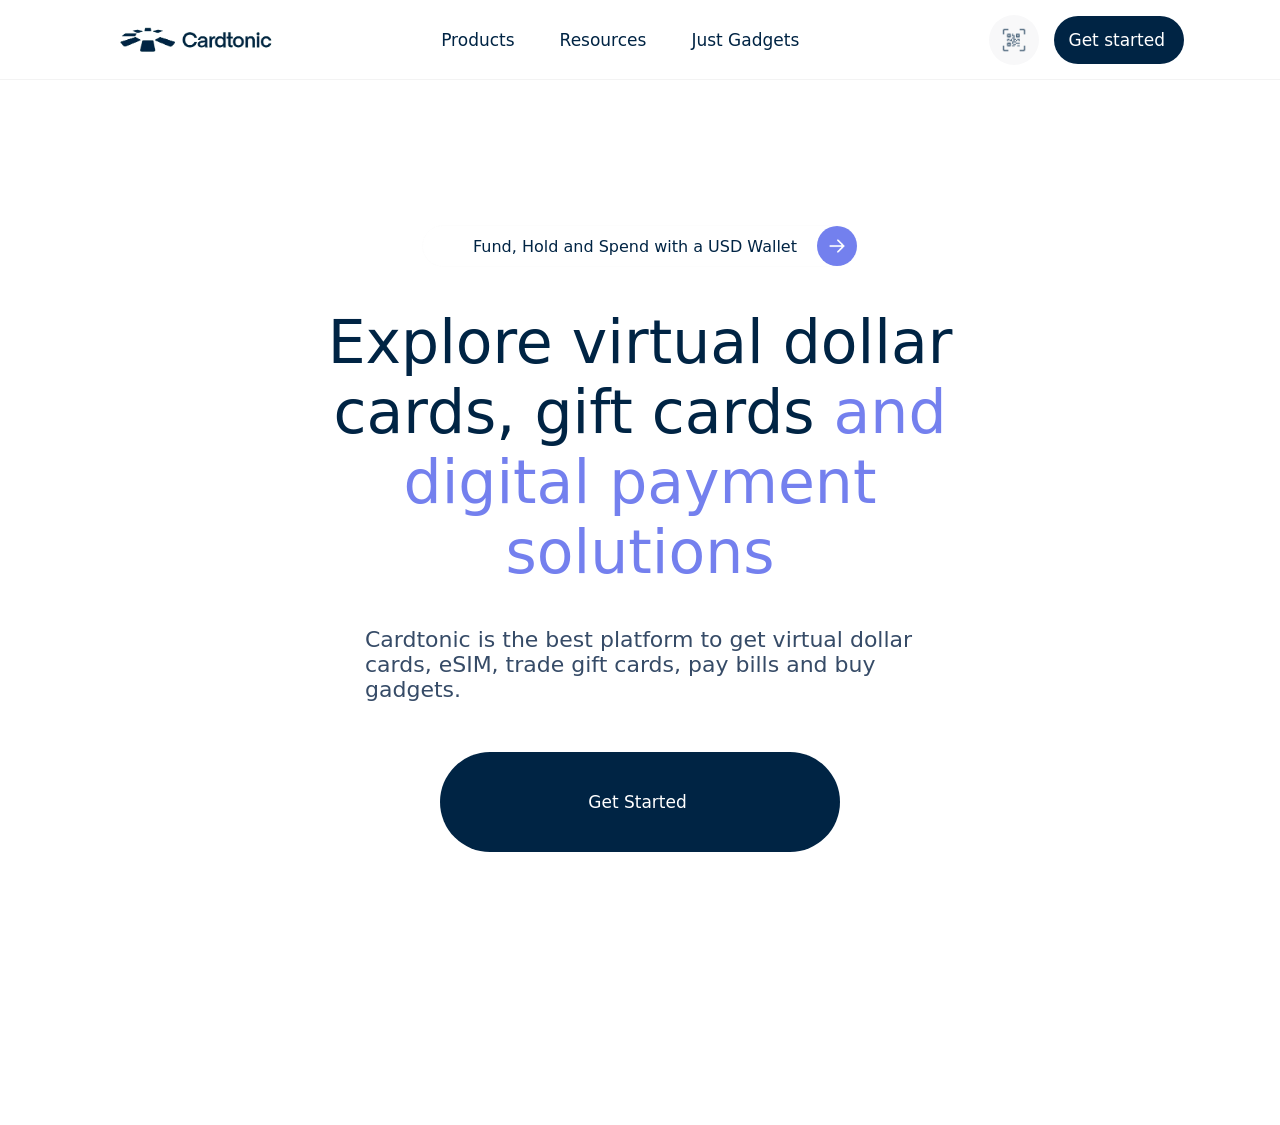
==== cardtonic.html @ a6148afa "fuck you ma" ====
<!DOCTYPE html>
<html lang="en">
<head>
    <meta charset="UTF-8">
    <meta name="viewport" content="width=device-width, initial-scale=1.0">
    <title>cardtonic</title>
    <link rel="stylesheet" href="cardtonic.css">
    <link rel="icon"  href="image/Sedan-160-temp.png">
</head>
<body>
    <header>
        <nav>
            <img src="image/cardtonics.png" alt="" width="200px">
        <div class="container">
           <div class="tool">
             <div class="topian">
                <p class="hwat">Products</p>
            <div class="why"><img src="https://cardtonic.com/svg/caret-down.svg" alt=""></div>
            </div>



                <div class="dropdown">
                <div class="orochi">
                    <div class="ogre">
                    <img src="https://cardtonic.com/icons/virtual.svg" alt="" class="excas">
                    <div>
                       <div class="ultra">
                         <p class="hwat bleb">Virtual Dollar Card</p>
                        <span class="fonts">
                            Shop online, Pay for services, or make international purchases.
                        </span>
                       </div>
                    </div>
                </div>

                   <div class="ogre">
                    <img src="https://cardtonic.com/icons/sellCards.svg" alt="" class="excas">
                    <div>
                       <div class="ultra">
                         <p class="hwat bleb">Sell Gift Cards</p>
                        <span class="fonts">
                           Exchange unused gift cards for cash at amazing rates.
                        </span>
                       </div>
                    </div>
                </div>


                   <div class="ogre">
                    <img src="https://cardtonic.com/icons/bill.svg" alt="" class="excas">
                    <div>
                       <div class="ultra">
                         <p class="hwat bleb">Bill Payment</p>
                        <span class="fonts">
                            Buy airtime, data, and pay utilities in 100+ countries.
                        </span>
                       </div>
                    </div>
                </div>


                   <div class="ogre">
                    <img src="https://cardtonic.com/icons/buyCard.svg" alt="" class="excas">
                    <div>
                       <div class="ultra">
                         <p class="hwat bleb">Buy Gift Cards</p>
                        <span class="fonts">
                            Buy over 14,000+ local and international gift cards.
                        </span>
                       </div>
                    </div>
                </div>


                   <div class="ogre">
                    <img src="https://cardtonic.com/icons/virtualBank.svg" alt="" class="excas">
                    <div>
                       <div class="ultra">
                         <p class="hwat bleb">Virtual Bank Account</p>
                        <span class="fonts">
                         Open a Naira account for easy transactions.
                        </span>
                       </div>
                    </div>
                </div>


                   <div class="ogre">
                    <img src="https://cardtonic.com/icons/esim.svg" alt="" class="excas">
                    <div>
                       <div class="ultra">
                         <p class="hwat bleb">Universl eSIM</p>
                        <span class="fonts">
                            Buy local and international eSIM with local payment methods.
                        </span>
                       </div>
                    </div>
                </div>
                </div>
                </div>
                </div>
            
                 <div class="tool">
             <div class="topian">
                <p class="hwat">Resources</p>
            <div class="why"><img src="https://cardtonic.com/svg/caret-down.svg" alt=""></div>
            </div>



                <div class="dropdown josh">
                <div class="orochi">
                    <div class="ogre">
                    <img src="https://cardtonic.com/icons/developer.svg" alt="" class="excas">
                    <div>
                       <div class="ultra">
                         <p class="hwat bleb">Developer API</p>
                        <span class="fonts">
                            Integrate gift card services into your platform.
                        </span>
                       </div>
                    </div>
                </div>

                   <div class="ogre">
                    <img src="https://cardtonic.com/icons/blog.svg" alt="" class="excas">
                    <div>
                       <div class="ultra">
                         <p class="hwat bleb">Blog</p>
                        <span class="fonts">
                            Get the latest news, articles, and updates from Cardtonic
                        </span>
                       </div>
                    </div>
                </div>


                   <div class="ogre">
                    <img src="https://cardtonic.com/icons/rateCalculator.svg" alt="" class="excas">
                    <div>
                       <div class="ultra">
                         <p class="hwat bleb">Rate Calculator</p>
                        <span class="fonts">
                            Check how much you get for your gifts cards.
                        </span>
                       </div>
                    </div>
                </div>


                   <div class="ogre">
                    <img src="https://cardtonic.com/icons/Icon.svg" alt="" class="excas">
                    <div>
                       <div class="ultra">
                         <p class="hwat bleb">Upskill</p>
                        <span class="fonts">
                            MacBooks giveaway contest for tech enthusiasts.
                        </span>
                       </div>
                    </div>
                </div>


                   <div class="ogre">
                    <img src="https://cardtonic.com/icons/giveBack.svg" alt="" class="excas">
                    <div>
                       <div class="ultra">
                         <p class="hwat bleb">#CTGivesBack</p>
                        <span class="fonts">
                            Learns about our community give-back initiatives.
                        </span>
                       </div>
                    </div>
                </div>


                   <div class="ogre">
                    <img src="https://cardtonic.com/icons/getInTouch.svg" alt="" class="excas">
                    <div>
                       <div class="ultra">
                         <p class="hwat bleb">Get in touch</p>
                        <span class="fonts">
                            Reach out to us or follow us on social media.
                       </div>
                    </div>
                </div>
                </div>
                </div>
                </div>

             <div class="topian">
                <a href="https://cardtonic.com/gadgets" class="nawa">
                    <p class="hwat">Just Gadgets</p></div>
                </a>
            
            </div>

                <div class="whah">
                   <div class="tool baka">
             <div class="ware">
                     <img src="image/qrcode.png" alt="" width="30px">
                   </div>
                 <div class="monkey">
                    <img src="https://cardtonic.com/_next/image?url=https%3A%2F%2Fassets.cardtonic.com%2Fpublic%2Fassets%2Fqr.png&w=384&q=75" alt="" class="bwoi">
                </div>
                </div>

                  <a href="https://dashboard.cardtonic.com/signin">
                     <div class="siga">
                 <p class="fire">Get started</p></div>
                 </a>
                  </div>
            </nav>                
    </header>
    <section class="solved">
        <div class="parce">
            <div class="math">
            <img src="https://cardtonic.com/icons/newIcon.svg" alt="" width="30px">
            <span class="frog">Fund, Hold and Spend with a USD Wallet</span>
            <div class="with"><img src="image/arrowhite.png" alt="" width="20px"></div>
        </div>
        <div class="mistake">
            <p class="ead">Explore virtual dollar cards, gift cards <span class="tan">and digital payment solutions</span></p>
        </div>
        <div style="width: 550px;">
            <p class="metre">
                Cardtonic is the best platform to get virtual dollar cards, eSIM, trade gift cards, pay bills and buy gadgets.
            </p>
        </div>

        <a href="https://dashboard.cardtonic.com/signin" target="_blank">
            <div class="flute">
            <span class="fire">Get Started</span>
        </div>
        </a>
        </div>
    </section>
    <section>

    </section>
   
</body>
</html>
---- cardtonic.css ----
body{
    margin: 0;
    padding: 0;
    max-width: 100%;
    font-family: system-ui, -apple-system, BlinkMacSystemFont, 'Segoe UI', Roboto, Oxygen, Ubuntu, Cantarell, 'Open Sans', 'Helvetica Neue', sans-serif;
}
header{
    position: fixed;
    height: 80px;
   
    display: flex;
    align-items: center;
    justify-content: center;
    justify-self: center;
    z-index: 999;
    width: 100%;
    background: white;
    box-sizing: border-box;
    border-bottom: 0.2px solid #88898a1a;
    z-index: 999;
    
}
nav{
    position: fixed;
   height: 80px;
    /* background-color: rgb(110, 110, 110); */
    display: flex;
    align-items: center;
    width: 85%;
    
    
    z-index: 999;
   justify-content: space-between;
}
.wqa{
    display: flex;
    align-items: center;
    justify-content: space-around;
    padding: 10px 0px;
    border-bottom: 0.2px solid #696a6b25;
    width: fit-content;
    height: 10vh;
    
}

.topian{
    display: flex;
    justify-content: center;
    align-items: center;
     cursor: pointer;
}
.container{
    display: flex;
    justify-content: center;
    gap: 40px;
}
.hwat{
    color: rgb(0,36,68);
    font-size: 17px;
    font-weight: 500;
    padding-right: 5px;
    text-decoration: none;
}
.nawa{
   text-decoration: none; 
}
.ultra{
    display: flex;
    flex-direction: column;
    width: 240px;
}
.topian img{
     cursor: pointer;
    width: 12px;
    position: relative;
    bottom:  -5px;
    
   transition: transform 0.5s ease; 
}

.topian:hover img{
    transform: rotate(180deg);
   
}
.tool::before {
  content: "";
  position: absolute;
  /* Expand the hoverable area 20px in every direction */
  top: -20px;
  
  left: -20px;
  right: -20px;
  
  /* Pushes it behind the actual menu links so it doesn't block clicks */
  z-index: -1; 
  
  /* Keep it completely invisible */
  background: transparent; 
}

.tool:hover .dropdown

{
    display: block;
    z-index: 999;
   
}
a{
    text-decoration: none;
}
.ogre{
    display: grid;
    grid-template-columns: 1fr 1fr;
    width: 300px;
    cursor: pointer;
    padding: 10px;
}
.ogre:hover{
    background-color: #e7e7e9;
    
    border-radius: 20px;
}
.bleb{
    margin: 0;
    
}
.tool{
    position: relative;
   
}
.fonts{
    font-size: 14px;
    color: rgb(0,36,68); 
    font-weight: 300; 
}
.orochi{
    display: grid;
    grid-template-columns: 1fr 1fr;
   
   gap: 40px;
    width: 100%;
    
}

.dropdown{
    background-color: white;
    padding: 40px 40px 40px 40px;
   
   /* display: none; */
    position: absolute;
    top: 60px;
    left: -200px;
    border-radius: 40px;
    border: 0.2px solid #696a6b25;
    z-index: 999;
    display: none;
}

.josh{
    
    left: -330px;
}

.ware{
    width: 20px;
    height: 20px;
    padding: 15px;
    background-color: rgb(248,248,249);
    border-radius: 50%;
    display: flex;
    justify-content: center;
    align-items: center;
}
.whah{
    display: flex;
    align-items: center;
    justify-content: center;
    gap: 15px;
}
.fire{
    color: white;
    font-size: 17px;
    font-weight: 500;
    padding-right: 5px;
}
.siga{
    width: fit-content;
    height: 20px;
    padding: 14px 14px;
    border-radius: 50px;
    display: flex;
    justify-content: center;
    align-items: center;
    background-color: #002444;
    transition: background-color 0.3s ease-in-out;
}

.siga:hover{
    background-color: rgb(116,128,238);
}

.baka:hover .ware{
    animation: mumu 2s ease forwards ;
    
}

@keyframes mumu{
        from{
         border: 1px solid black;
        }
        to{
           border: 1px solid blue; 
        }
    }

.tool:hover .monkey{
    display: block;
    z-index: 999;
   
}
.monkey{
    background-color: white;
    padding: 10px 10px;
   
   /* display: none; */
    position: absolute;
    top: 60px;
    left: -80px;
    border-radius: 40px;
    border: 0.2px solid #696a6b25;
    z-index: 999;
    display: none;
}
.bwoi{
    width: 15vw;
}
.solved{
    width: 100%;
    height: 100vh;
   padding-top: 25vh;
}
.frog{
    color: #002444;
}
.with{
    width: 20px;
    height: 20px;
    padding: 10px;
    border-radius: 50%;
    background-color: rgb(115,128,238);
}
.math:hover .with{
    animation: seconds 1s infinite ease-in-out;
}
@keyframes seconds{
    0%{
        transform: translateX(0);

    }
    50%{
        transform: translateX(10px);
    }
    100%{
        transform: translateX(0);
    }
}
.math{
    display: flex;
    align-items: center;
    justify-content: center;
    gap: 20px;
    border-radius: 30px;
    border: 1px solid rgba(238, 237, 237, 0.144);
    cursor: pointer;
}
.mistake{
    width: 700px;
}
.ead{
   
    margin: 0;
    font-weight: 500;
    font-size: 60px;
    text-align: center;
    color: rgb(0,36,68);
}
.tan{
    color: rgb(116,128,238);
}
.metre{
    font-size: 22px;
    font-weight: 350;
    color: rgb(54,75,103);
    margin: 0;
}
.flute{
    width: 400px; 
    height: 100px; 
    background-color: rgb(0,36,68); border-radius: 50px; 
    transition: background-color 0.5s ease-in-out;
    color: white;
   display: flex;
   justify-content: center;
   align-items: center;
   margin-top: 10px;
}
.flute:hover{
    background-color: rgb(116,128,238);
}
.parce{
    display: flex;
    flex-direction: column;
    align-items: center;
    justify-content: center;
    gap: 40px;
}
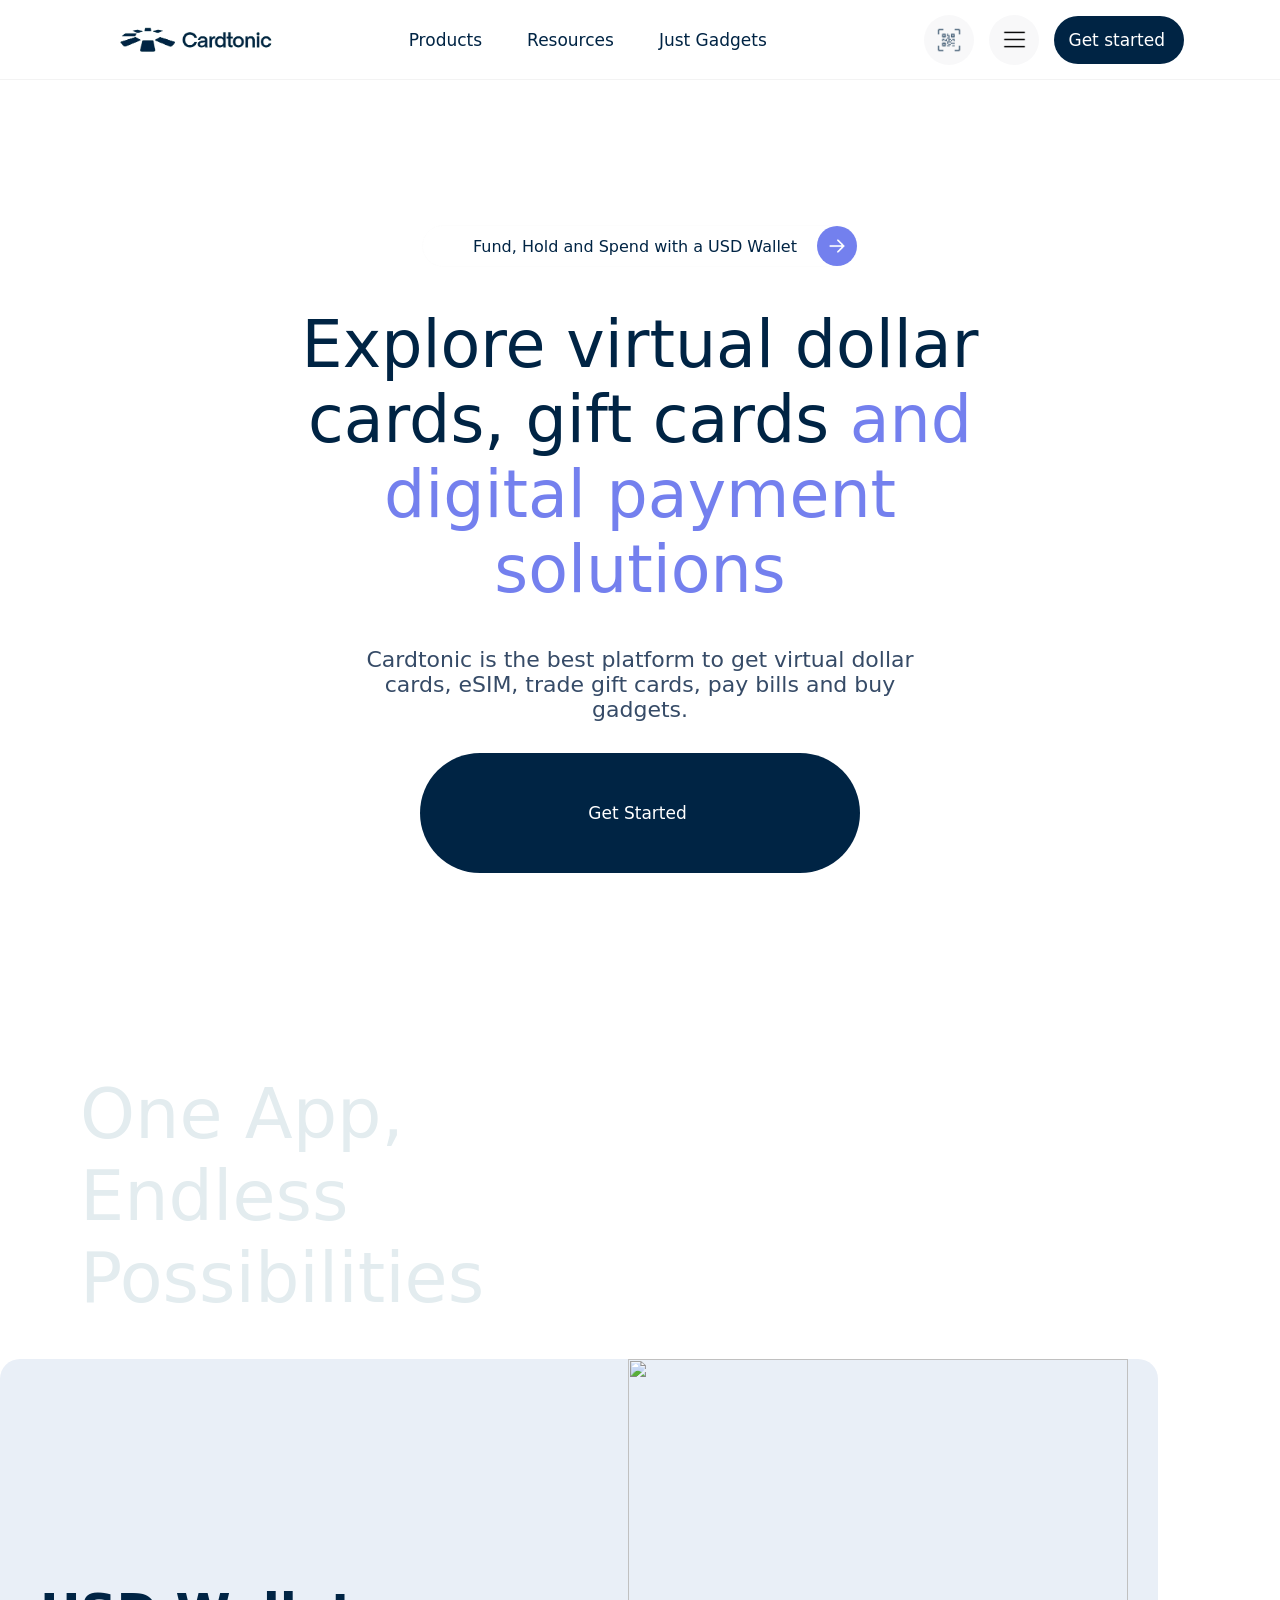
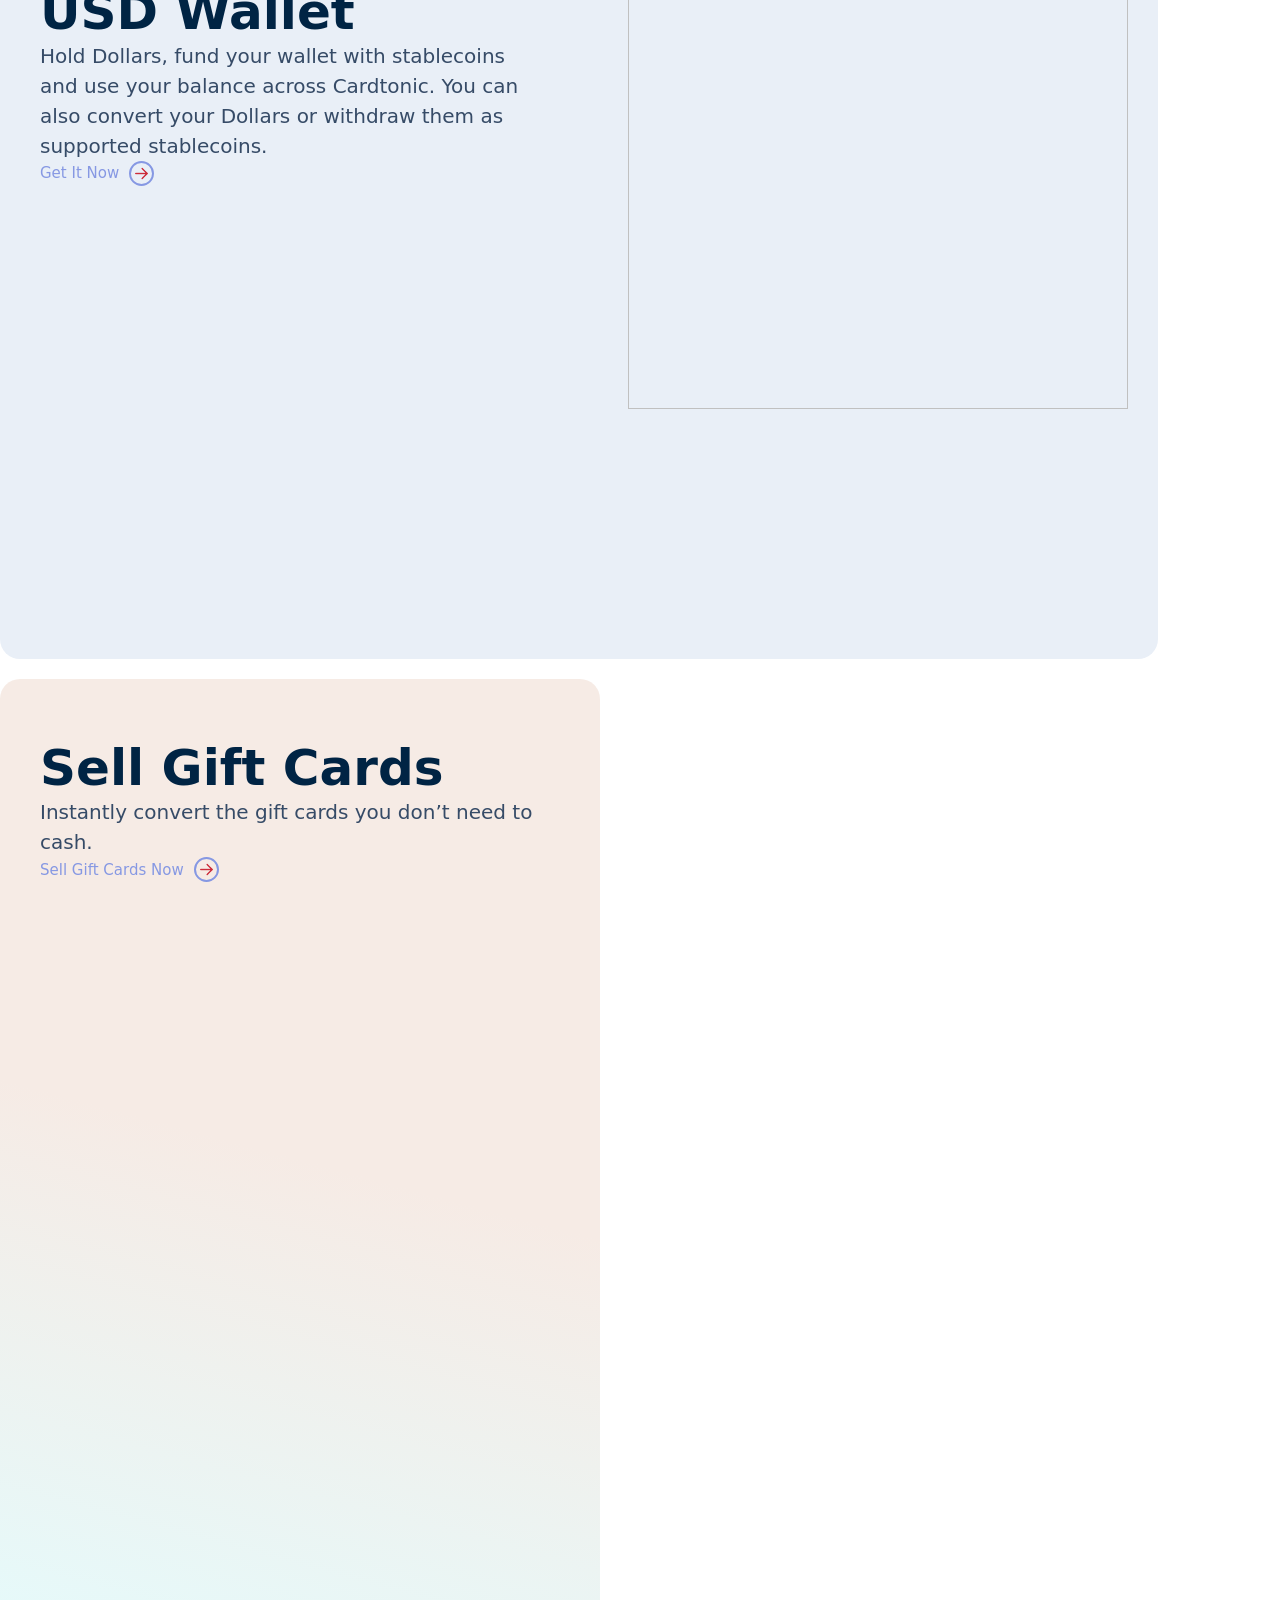
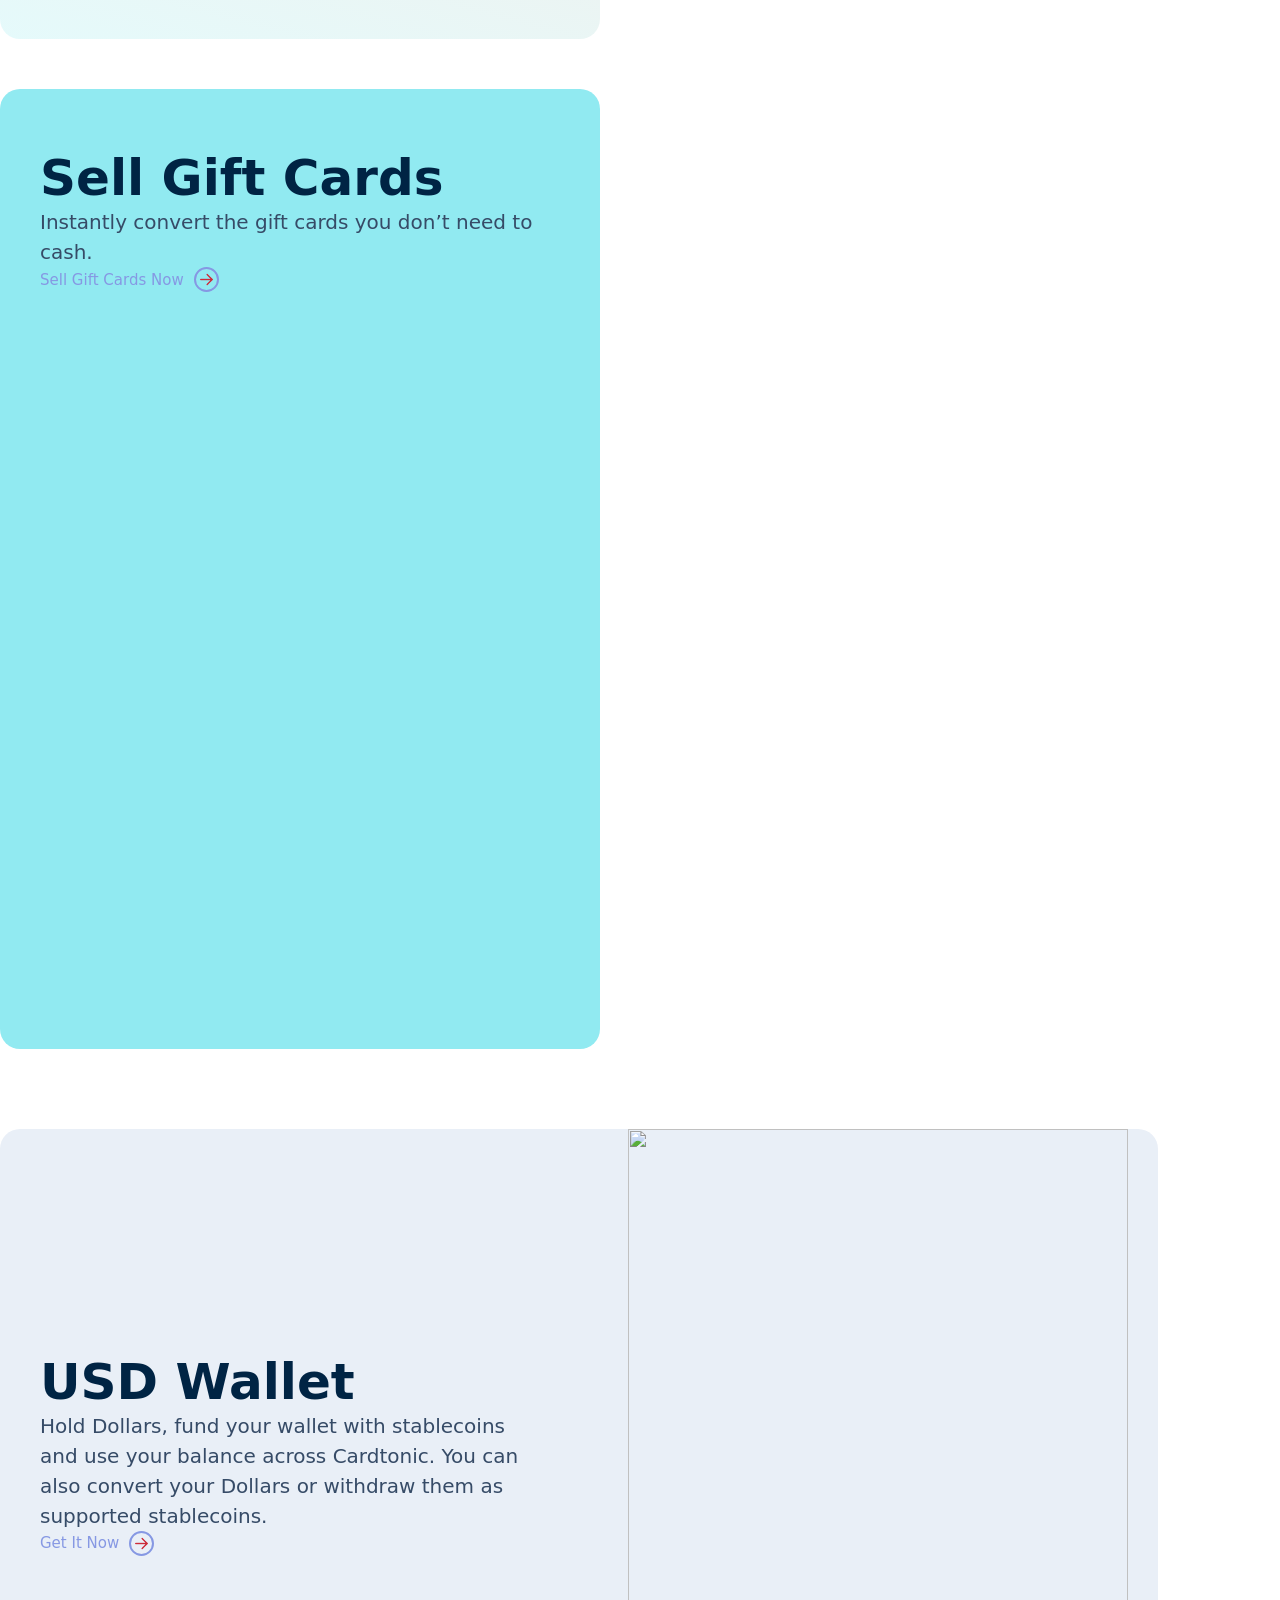
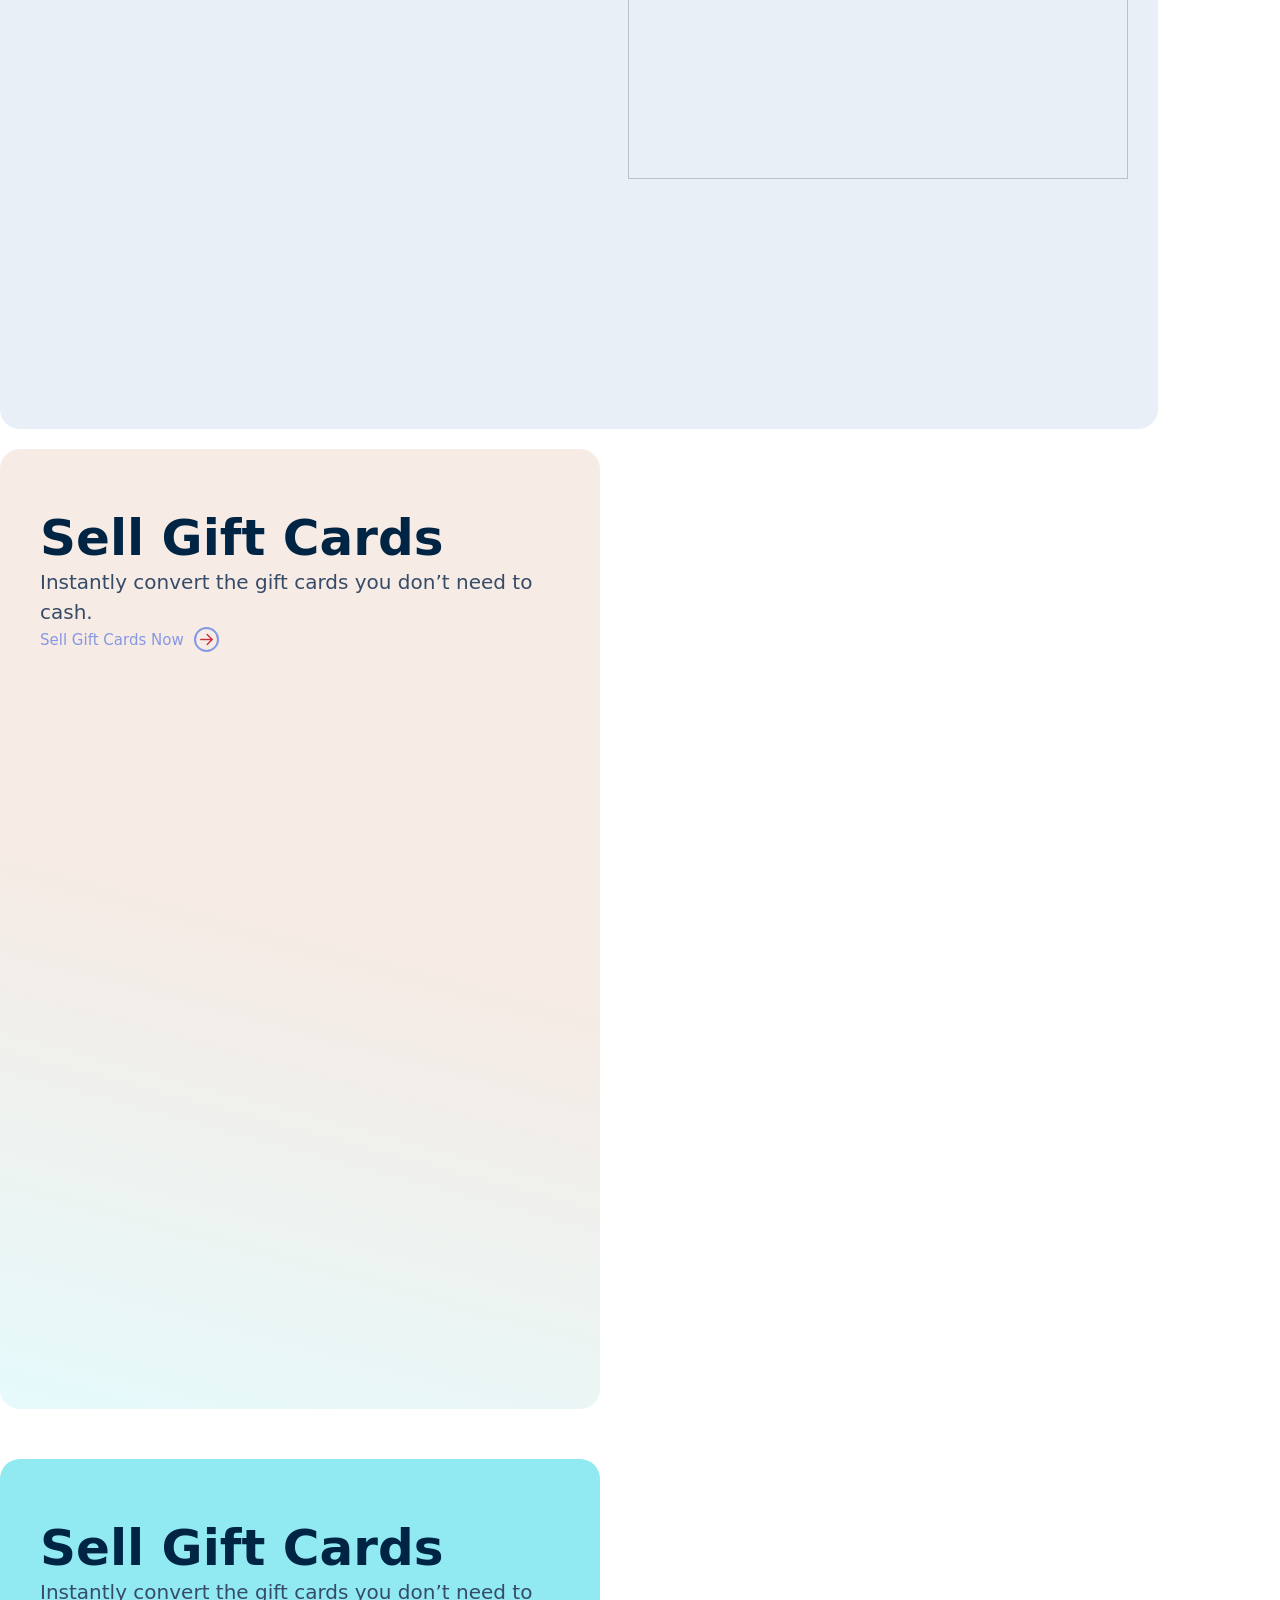
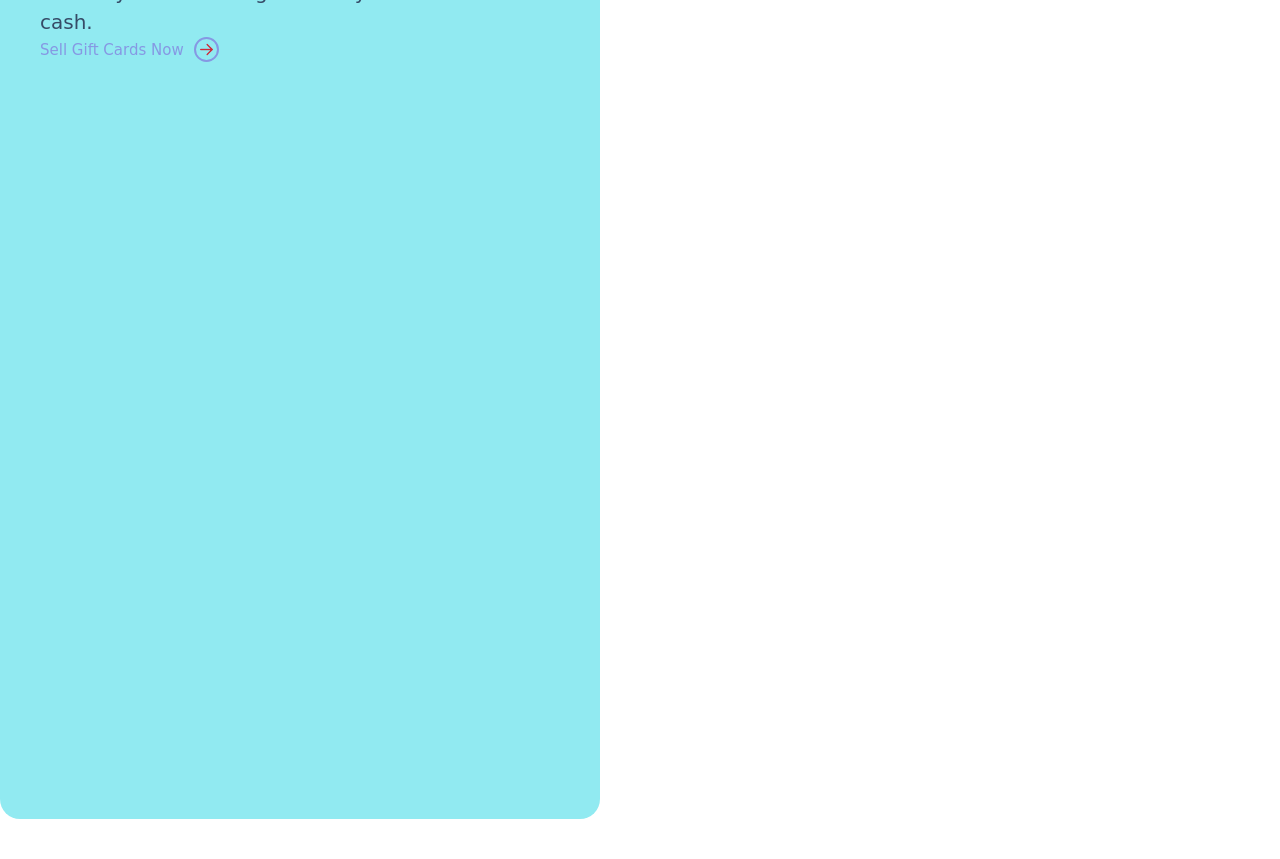
==== commit 83873217: "isreal" ====
--- a/cardtonic.html
+++ b/cardtonic.html
@@ -5,7 +5,7 @@
     <meta name="viewport" content="width=device-width, initial-scale=1.0">
     <title>cardtonic</title>
     <link rel="stylesheet" href="cardtonic.css">
-    <link rel="icon"  href="image/Sedan-160-temp.png">
+    <link rel="icon" type="image/png" href="https://encrypted-tbn0.gstatic.com/images?q=tbn:ANd9GcQ6zz5i4uS3-FrGMyilPAIRYk0K8-wvLaHVmUkbN3iF3A&s">
 </head>
 <body>
     <header>
@@ -196,8 +196,9 @@
             
             </div>
 
-                <div class="whah">
-                   <div class="tool baka">
+                <div class="whah pysics">
+                   <div class="hide">
+                    <div class="tool baka">
              <div class="ware">
                      <img src="image/qrcode.png" alt="" width="30px">
                    </div>
@@ -205,12 +206,29 @@
                     <img src="https://cardtonic.com/_next/image?url=https%3A%2F%2Fassets.cardtonic.com%2Fpublic%2Fassets%2Fqr.png&w=384&q=75" alt="" class="bwoi">
                 </div>
                 </div>
-
-                  <a href="https://dashboard.cardtonic.com/signin">
+                   </div>
+                
+
+                
+                   <div class="menu">
+                    <div class="tool baka">
+             <div class="ware">
+                     <img src="image/menu-black.png" alt="" width="25px">
+                   </div>
+                 <div class="monkey">
+                    </div>
+                </div>
+                   </div>
+               
+
+                 <div class="hide">
+                     <a href="https://dashboard.cardtonic.com/signin">
                      <div class="siga">
                  <p class="fire">Get started</p></div>
                  </a>
-                  </div>
+                 </div>
+                 </div>
+                  
             </nav>                
     </header>
     <section class="solved">
@@ -223,22 +241,184 @@
         <div class="mistake">
             <p class="ead">Explore virtual dollar cards, gift cards <span class="tan">and digital payment solutions</span></p>
         </div>
-        <div style="width: 550px;">
+        <div class="rhombus">
             <p class="metre">
                 Cardtonic is the best platform to get virtual dollar cards, eSIM, trade gift cards, pay bills and buy gadgets.
             </p>
         </div>
 
-        <a href="https://dashboard.cardtonic.com/signin" target="_blank">
+        <div class="connect">
+            <a href="https://dashboard.cardtonic.com/signin" target="_blank">
             <div class="flute">
             <span class="fire">Get Started</span>
         </div>
         </a>
         </div>
-    </section>
-    <section>
-
+
+        <div class="small-git">
+            <a href="https://dashboard.cardtonic.com/signin" target="_blank">
+            <div class="flute">
+                <img src="image/globe.png" alt="" width="25px">
+            <span class="fire">
+            Web Sign Up</span>
+        </div>
+        </a>
+        </div>
+        </div>
+
+        <div class="find">
+            <p class="bake">
+                One App,<br>
+                Endless Possibilities
+            </p>
+        </div>
+    </section>
+    <section class="traq">
+   <div class="usd-wallet">
+         <div class="thought">
+        <p class="param">
+            USD Wallet
+        </p>
+       <div class="lemme">
+         <p class="mars">
+            Hold Dollars, fund your wallet with stablecoins and use your balance across Cardtonic. You can also convert your Dollars or withdraw them as supported stablecoins.
+        </p>
+       </div>
+       <div class="get-it-container">
+        <span class="get-it">
+            Get It Now 
+        </span>
+        <div class="border">
+            <img src="image/arryow.png" alt="" width="17px">
+        </div>
+       </div>
+    </div>
+    <img src="https://cardtonic.com/_next/image?url=%2Fimages%2Fpages%2Fusd-wallet%2FusdWalletPhone.webp&w=640&q=75" alt="" class="menance">
+   </div>
+    </section>
+    <div class="align-cards">
+            <section class="gore">
+         <div class="state-first">
+        <p class="param">
+            Sell Gift Cards
+        </p>
+       <div class="lemme">
+         <p class="mars">
+            Instantly convert the gift cards you don’t need to cash.
+        </p>
+       </div>
+       <div class="get-it-container">
+        <span class="get-it">
+            Sell Gift Cards Now
+        </span>
+        <div class="border">
+            <img src="image/arryow.png" alt="" width="17px">
+        </div>
+       </div>
+    </div>
+    <div class="image-move">
+        <img src="https://cardtonic.com/_next/image?url=%2Fimages%2Fproduct%2Fcards.webp&w=640&q=75" alt="">
+    </div>
+    </section>
+
+        <section class="gore-second">
+         <div class="state-first">
+        <p class="param">
+            Sell Gift Cards
+        </p>
+       <div class="lemme">
+         <p class="mars">
+            Instantly convert the gift cards you don’t need to cash.
+        </p>
+       </div>
+       <div class="get-it-container">
+        <span class="get-it">
+            Sell Gift Cards Now
+        </span>
+        <div class="border">
+            <img src="image/arryow.png" alt="" width="17px">
+        </div>
+       </div>
+    </div>
+    <div class="image-move2">
+        <img src="https://cardtonic.com/_next/image?url=%2Fimages%2Fproduct%2Fbuy-gift-card.webp&w=640&q=75" alt="" class="amati">
+    </div>
+    </section>
+    </div>
+    <section class="traq">
+   <div class="usd-wallet">
+         <div class="thought">
+        <p class="param">
+            USD Wallet
+        </p>
+       <div class="lemme">
+         <p class="mars">
+            Hold Dollars, fund your wallet with stablecoins and use your balance across Cardtonic. You can also convert your Dollars or withdraw them as supported stablecoins.
+        </p>
+       </div>
+       <div class="get-it-container">
+        <span class="get-it">
+            Get It Now 
+        </span>
+        <div class="border">
+            <img src="image/arryow.png" alt="" width="17px">
+        </div>
+       </div>
+    </div>
+    <img src="https://cardtonic.com/_next/image?url=%2Fimages%2Fpages%2Fusd-wallet%2FusdWalletPhone.webp&w=640&q=75" alt="" class="menance">
+   </div>
     </section>
    
+
+     <div class="align-cards">
+            <section class="gore">
+         <div class="state-first">
+        <p class="param">
+            Sell Gift Cards
+        </p>
+       <div class="lemme">
+         <p class="mars">
+            Instantly convert the gift cards you don’t need to cash.
+        </p>
+       </div>
+       <div class="get-it-container">
+        <span class="get-it">
+            Sell Gift Cards Now
+        </span>
+        <div class="border">
+            <img src="image/arryow.png" alt="" width="17px">
+        </div>
+       </div>
+    </div>
+    <div class="image-move">
+        <img src="https://cardtonic.com/_next/image?url=%2Fimages%2Fproduct%2Fcards.webp&w=640&q=75" alt="">
+    </div>
+    </section>
+
+        <section class="gore-second">
+         <div class="state-first">
+        <p class="param">
+            Sell Gift Cards
+        </p>
+       <div class="lemme">
+         <p class="mars">
+            Instantly convert the gift cards you don’t need to cash.
+        </p>
+       </div>
+       <div class="get-it-container">
+        <span class="get-it">
+            Sell Gift Cards Now
+        </span>
+        <div class="border">
+            <img src="image/arryow.png" alt="" width="17px">
+        </div>
+       </div>
+    </div>
+    <div class="image-move2">
+        <img src="https://cardtonic.com/_next/image?url=%2Fimages%2Fproduct%2Fbuy-gift-card.webp&w=640&q=75" alt="" width="350px">
+    </div>
+    </section>
+    </div>
+
 </body>
 </html>
--- a/cardtonic.css
+++ b/cardtonic.css
@@ -14,11 +14,11 @@
     justify-self: center;
     z-index: 999;
     width: 100%;
-    background: white;
+    background: rgba(255, 255, 255, 0.644);
     box-sizing: border-box;
     border-bottom: 0.2px solid #88898a1a;
     z-index: 999;
-    
+    backdrop-filter: blur(200px);
 }
 nav{
     position: fixed;
@@ -161,6 +161,9 @@
     left: -330px;
 }
 
+.small-git{
+    display: none;
+}
 .ware{
     width: 20px;
     height: 20px;
@@ -231,16 +234,22 @@
     z-index: 999;
     display: none;
 }
+.connect{
+    display: block;
+}
 .bwoi{
     width: 15vw;
 }
 .solved{
     width: 100%;
-    height: 100vh;
+    
    padding-top: 25vh;
+   
+   max-width: 100%;
 }
 .frog{
     color: #002444;
+    text-align: center;
 }
 .with{
     width: 20px;
@@ -274,35 +283,43 @@
     cursor: pointer;
 }
 .mistake{
-    width: 700px;
+    width: 780px;
 }
 .ead{
    
     margin: 0;
     font-weight: 500;
-    font-size: 60px;
+    font-size: 65px;
     text-align: center;
     color: rgb(0,36,68);
 }
 .tan{
     color: rgb(116,128,238);
 }
+.rhombus{
+    width: fit-content;
+    width: 550px;
+
+}
+
 .metre{
     font-size: 22px;
-    font-weight: 350;
+    font-weight: 400;
     color: rgb(54,75,103);
     margin: 0;
+    text-align: center;
 }
 .flute{
-    width: 400px; 
-    height: 100px; 
-    background-color: rgb(0,36,68); border-radius: 50px; 
-    transition: background-color 0.5s ease-in-out;
+    width: 440px; 
+    height: 120px; 
+    background-color: rgb(0,36,68); 
+    border-radius: 70px; 
+    transition: background-color 0.3s ease-in-out;
     color: white;
    display: flex;
    justify-content: center;
    align-items: center;
-   margin-top: 10px;
+   margin-top: -9px;
 }
 .flute:hover{
     background-color: rgb(116,128,238);
@@ -314,3 +331,347 @@
     justify-content: center;
     gap: 40px;
 }
+.find{
+    width: 630px;
+    margin-left: 80px;
+    margin-top: 200px;
+}
+
+.amati{
+    
+    width: 350px;
+}
+
+.bake{
+    margin: 0;
+    font-weight: 500;
+    font-size: 70px;
+    
+    color: #e3ecef;
+}
+.traq{
+    width: 90%;
+    height: 100vh;
+    background-color: #e9eff7;
+   margin-top: 40px;
+   max-width: 85%;
+    justify-self: center;
+    border-radius: 20px;
+    padding-left: 40px;
+    margin-bottom: 10px;
+    padding-bottom: 0;
+     padding-right: 30px;
+   overflow: hidden;
+}
+.param{
+  margin: 0;
+    font-weight: 700;
+    font-size: 50px;
+    
+    color: rgb(0,36,68);  
+}
+.lemme{
+    max-width: 500px;
+    width: 100%;
+}
+.get-it{
+    color: #8698e3;
+    font-size: 15px;
+    font-weight: 500;
+}
+.border{
+    border: 2px solid #8698e3;
+    width: 15px;
+    height: 15px;
+    padding: 3px;
+    display: flex;
+    justify-content: center;
+    align-items: center;
+    border-radius: 50%;
+}
+.get-it-container{
+    display: flex;
+   gap: 10px;
+    align-items: center;
+}
+.mars{
+    font-size: 20px;
+    font-weight: 350;
+    color: rgb(54,75,103);
+    margin: 0;
+   line-height: 1.5;
+}
+.state-first{
+    display: flex;
+    flex-direction: column;
+   justify-content: center;
+  
+}
+
+.thought{
+    display: flex;
+    flex-direction: column;
+   justify-content: center;
+ 
+}
+
+.usd-wallet{
+    display: flex;
+   justify-content: space-between;
+    width: 100%;
+   
+}
+.menance{
+    width: 500px;
+    height: 650px;
+}
+.gore{
+    width: 530px;
+    height: 100vh;
+    background: linear-gradient(195deg, rgb(246,235,229) 50%, rgb(229,250,251)); 
+   margin-top: 10px;
+   max-width: 85%;
+    justify-self: center;
+    border-radius: 20px;
+    padding-left: 40px;
+    margin-bottom: 40px;
+    padding-bottom: 0;
+     padding-right: 30px;
+     padding-top: 60px;
+   overflow: hidden;
+   flex-wrap: wrap;
+}
+.image-move{
+    position: relative;
+    bottom: -80px;
+}
+.align-cards{
+    display: flex;
+    align-items: center;
+    justify-content: center;
+    width: 90%;
+    justify-content: space-between;
+    justify-self: center;
+    flex-wrap: wrap;
+}
+.second{
+    background-color: rgb(36,212,227);
+}
+.third{
+    width: 40px;
+}
+
+.image-move2{
+    position: relative;
+    bottom: -100px;
+    right: -210px;
+}
+.gore-second{
+    width: 530px;
+    height: 100vh;
+     
+   margin-top: 10px;
+   max-width: 85%;
+    justify-self: center;
+    border-radius: 20px;
+    padding-left: 40px;
+    margin-bottom: 40px;
+    padding-bottom: 0;
+     padding-right: 30px;
+     padding-top: 60px;
+   overflow: hidden;
+   background-color: rgb(145,234,241);
+}
+@media (max-width: 640px) {
+    .container{
+        display: none;
+    }
+    .hide{
+        display: none;
+    }
+    .math{
+    display: flex;
+    
+   
+    gap: 15px;
+    width: 320px;
+    
+}
+.frog{
+    color: #002444;
+    text-align: center;
+    font-size: 13px;
+}
+.solved{
+    width: 100%;
+    padding-top: 18vh;
+    max-width: 100%;
+}
+.thought{
+    display: flex;
+    flex-direction: column;
+   justify-content: center;
+  position: relative;
+  top: -160px;
+}
+/* .pysics{
+    display: none;
+} */
+header{
+    position: fixed;
+    height: 60px;
+   
+    display: flex;
+    align-items: center;
+    justify-content: center;
+    justify-self: center;
+    z-index: 999;
+    width: 100%;
+    background: rgba(255, 255, 255, 0.644);
+    box-sizing: border-box;
+    border-bottom: 0.2px solid #88898a1a;
+    z-index: 999;
+    backdrop-filter: blur(200px);
+}
+.mistake{
+    width: 300px;
+    
+}
+.ead{
+   
+    margin: 0;
+    font-weight: 500;
+    font-size: 34px;
+    text-align: center;
+    color: rgb(0,36,68);
+}
+.rhombus{
+    width: 300px;
+    /* padding: 60px; */
+}
+.metre{
+    font-size: 18px;
+    font-weight: 400;
+    color: rgb(54,75,103);
+    margin: 0;
+    text-align: center;
+    max-width: 100%;
+}
+.menu{
+    display: block;
+    margin-right: 10px;
+}
+nav{
+    position: fixed;
+   height: 80px;
+    /* background-color: rgb(110, 110, 110); */
+    display: flex;
+    align-items: center;
+    width: 100%;
+    
+    
+    z-index: 999;
+   justify-content: space-between;
+}
+    .connect{
+    display: none;}
+
+    .flute{
+    width: 300px; 
+    height: 90px; 
+    padding: 0px 0px;
+    background-color: rgb(0,36,68); 
+    border-radius: 70px; 
+    transition: background-color 0.3s ease-in-out;
+    color: white;
+   display: flex;
+   justify-content: center;
+   align-items: center;
+   margin-top: -9px;
+    gap: 20px;
+}
+   
+   .small-git{
+    display: block;
+   }
+
+   .find{
+    width: 100px;
+    margin-left: 25px;
+    margin-top: 200px;
+}
+
+.bake{
+    margin: 0;
+    font-weight: 500;
+    font-size: 30px;
+    
+    color: #e3ecef;
+}
+.usd-wallet{
+    display: flex;
+    flex-direction: column;
+   justify-content: space-between;
+    width: 100%;
+    position: relative;
+    bottom: -200px;   
+}
+
+.menance{
+    width: 250px;
+    height: 300px;
+}
+.traq{
+    max-width: 70%;
+    width: 70%;
+    height: 90vh;
+    background-color: #e9eff7;
+   margin-top: 40px;
+   max-width: 85%;
+    justify-self: center;
+    border-radius: 20px;
+    padding-left: 40px;
+    margin-bottom: 10px;
+    padding-bottom: 0;
+     padding-right: 30px;
+   overflow: hidden;
+}
+.gore{
+    width: 530px;
+    height: 100vh;
+    background: linear-gradient(195deg, rgb(246,235,229) 50%, rgb(229,250,251)); 
+   margin-top: 10px;
+   max-width: 85%;
+    justify-self: center;
+    border-radius: 20px;
+    padding-left: 40px;
+    margin-bottom: 40px;
+    padding-bottom: 0;
+     padding-right: 30px;
+     padding-top: 60px;
+   overflow: hidden;
+   flex-wrap: wrap;
+}
+.align-cards{
+    display: flex;
+    align-items: center;
+    justify-content: center;
+    width: 90%;
+    justify-content: space-between;
+    justify-self: center;
+    flex-wrap: wrap;
+}
+.param{
+  margin: 0;
+    font-weight: 700;
+    font-size: 30px;
+    
+    color: rgb(0,36,68);  
+}
+.amati{
+    position: relative;
+    left: -140px;
+    bottom: -140px;
+    width: 250px;
+}
+}
